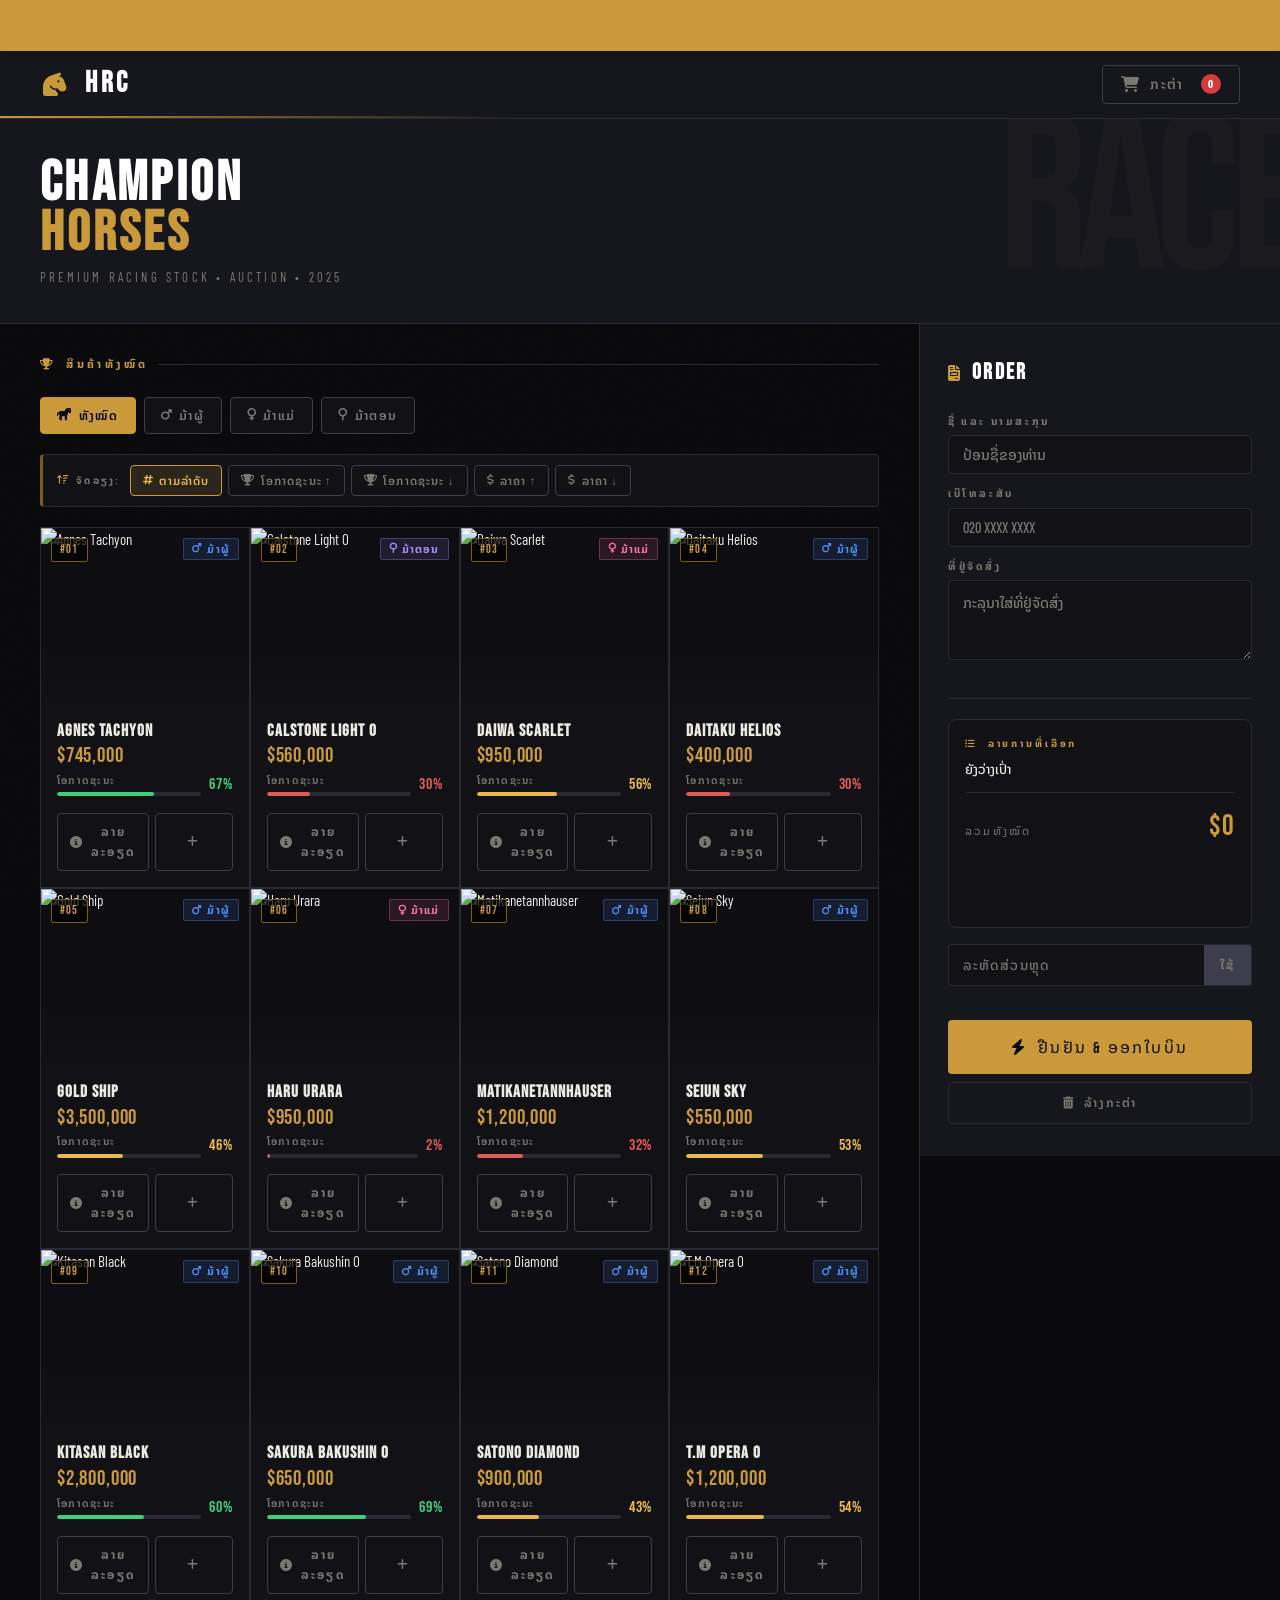
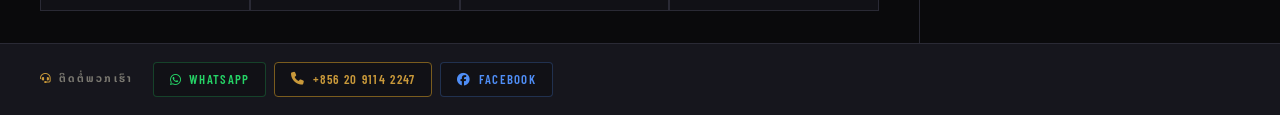
==== index.html @ be2f8fa3 "Add files via upload" ====
<!DOCTYPE html>
<html lang="lo">
<head>
    <meta charset="UTF-8">
    <meta name="viewport" content="width=device-width, initial-scale=1.0">
    <title>HORESE RACE AUCTION</title>
    <link rel="icon" href="data:image/svg+xml,<svg xmlns='http://www.w3.org/2000/svg' viewBox='0 0 100 100'><text y='.9em' font-size='90'>🐎</text></svg>">
    <link href="https://fonts.googleapis.com/css2?family=Bebas+Neue&family=Barlow+Condensed:wght@300;400;500;600;700&family=Noto+Sans+Lao:wght@300;400;600;700&display=swap" rel="stylesheet">
    <link rel="stylesheet" href="https://cdnjs.cloudflare.com/ajax/libs/font-awesome/6.4.0/css/all.min.css">
    <link rel="stylesheet" href="h15.css">
</head>
<body>
    <div class="promo-wrapper">
        <div class="promo-text">
            ຂ່າວດ່ວນ🚨ແຈກCodeສ່ວນຫຼຸດລາຄາພິເສດ 5% ສຳລັບສິນຄ້າທຸກລາຍການ Code : LAO2024 
        </div>
    </div>
    <header>
        <div class="logo">
            <h1>
                <i class="fa-solid fa-horse-head"></i>
                HRC
            </h1>
        </div>
        <div class="header-right">
            <div class="cart-box">
                <i class="fa-solid fa-cart-shopping"></i>
                ກະຕ່າ &nbsp;
                <span id="cart-count">0</span>
            </div>
        </div> 
    </header>

    <div class="hero-banner">
        <h2>CHAMPION<br><em>HORSES</em></h2>
        <p>Premium Racing Stock &bull; Auction &bull; 2025</p>
    </div>

    <div class="container">
        <div class="products-col">
            <div class="section-label">
                <i class="fa-solid fa-trophy"></i>
                ສິນຄ້າທັງໝົດ
            </div>
            <div class="filter-bar">
                <button class="filter-btn active" onclick="filterGender('all', this)">
                    <i class="fa-solid fa-horse"></i> ທັງໝົດ
                </button>
                <button class="filter-btn" onclick="filterGender('stallion', this)">
                    <i class="fa-solid fa-mars"></i> ມ້າຜູ້
                </button>
                <button class="filter-btn" onclick="filterGender('mare', this)">
                    <i class="fa-solid fa-venus"></i> ມ້າແມ່
                </button>
                <button class="filter-btn" onclick="filterGender('gelding', this)">
                    <i class="fa-solid fa-neuter"></i> ມ້າຕອນ
                </button>
            </div>

            <div class="sort-bar">
                <span class="sort-label"><i class="fa-solid fa-arrow-up-wide-short"></i> ຈັດລຽງ:</span>
                <button class="sort-btn active" onclick="sortCards('default', this)">
                    <i class="fa-solid fa-hashtag"></i> ຕາມລຳດັບ
                </button>
                <button class="sort-btn" onclick="sortCards('winRate_asc', this)">
                    <i class="fa-solid fa-trophy"></i> ໂອກາດຊະນະ ↑
                </button>
                <button class="sort-btn" onclick="sortCards('winRate_desc', this)">
                    <i class="fa-solid fa-trophy"></i> ໂອກາດຊະນະ ↓
                </button>
                <button class="sort-btn" onclick="sortCards('price_asc', this)">
                    <i class="fa-solid fa-dollar-sign"></i> ລາຄາ ↑
                </button>
                <button class="sort-btn" onclick="sortCards('price_desc', this)">
                    <i class="fa-solid fa-dollar-sign"></i> ລາຄາ ↓
                </button>
            </div>
            <div class="products" id="product-list"></div>
        </div>
        <div class="checkout">
            <h2><i class="fa-solid fa-file-invoice"></i> ORDER</h2>

            <div class="form-group">
                <label class="form-label">ຊື່ ແລະ ນາມສະກຸນ</label>
                <input type="text" id="custName" placeholder="ປ້ອນຊື່ຂອງທ່ານ">
            </div>

            <div class="form-group">
                <label class="form-label">ເບີໂທລະສັບ</label>
                <input type="text" id="custTel" placeholder="020 XXXX XXXX">
            </div>

            <div class="form-group">
                <label class="form-label">ທີ່ຢູ່ຈັດສົ່ງ</label>
                <textarea id="custLoc" placeholder="ກະລຸນາໃສ່ທີ່ຢູ່ຈັດສົ່ງ"></textarea>
            </div>

            <div class="divider"></div>

            <div class="summary">
                <div class="summary-label"><i class="fa-solid fa-list-ul"></i>&nbsp; ລາຍການທີ່ເລືອກ</div>
                <p><span id="cart-list-text">ຍັງວ່າງເປົ່າ</span></p>
                <div class="total-line">
                    <span>ລວມທັງໝົດ</span>
                    <span id="final-total-text">$0</span>
                </div>
            </div>

            <div class="coupon-row">
                <div class="coupon-input-wrap">
                    <input type="text" id="couponCode" placeholder="ລະຫັດສ່ວນຫຼຸດ" style="border-radius:var(--r-sm) 0 0 var(--r-sm);border-right:none;">
                    <button class="btn-coupon" onclick="applyCoupon()">ໃຊ້</button>
                </div>
                <p id="coupon-msg" class="coupon-msg"></p>
            </div>

            <button class="btn-confirm" onclick="confirmPurchase()">
                <i class="fa-solid fa-bolt"></i> ຢືນຢັນ & ອອກໃບບິນ
            </button>
            <button class="btn-clear" onclick="resetCart()">
                <i class="fa-solid fa-trash-can"></i> ລ້າງກະຕ່າ
            </button>
        </div>

    </div>
     <footer class="contact-footer">
        <div class="contact-inner">
            <span class="contact-label"><i class="fa-solid fa-headset"></i> ຕິດຕໍ່ພວກເຮົາ</span>
            <div class="contact-links">
                <a href="https://wa.me/8562096588908" target="_blank" class="contact-btn whatsapp">
                    <i class="fa-brands fa-whatsapp"></i> WhatsApp
                </a>
                <a href="tel:+8562091142247" class="contact-btn phone">
                    <i class="fa-solid fa-phone"></i> +856 20 9114 2247
                </a>
                <a href="https://www.facebook.com/tom.tom.version.ii" target="_blank" class="contact-btn facebook">
                    <i class="fa-brands fa-facebook"></i> Facebook
                </a>
            </div>
        </div>
    </footer>

    <div class="modal-overlay" id="modal-overlay" onclick="closeModal()">
        <div class="modal-box" onclick="event.stopPropagation()">
            <button class="modal-close" onclick="closeModal()"><i class="fa-solid fa-xmark"></i></button>
            <div class="modal-img-wrap">
                <img id="modal-img" src="" alt="">
                <div class="modal-gender-badge" id="modal-gender-badge"></div>
            </div>
            <div class="modal-body">
                <div class="modal-header-row">
                    <div>
                        <p class="modal-num" id="modal-num"></p>
                        <h2 class="modal-name" id="modal-name"></h2>
                    </div>
                    <div class="modal-price" id="modal-price"></div>
                </div>

                <div class="modal-section-label"><i class="fa-solid fa-trophy"></i> ສະຖິຕິການແຂ່ງ</div>
                <div class="modal-stats-grid" id="modal-stats"></div>

                <div class="modal-win-bar-wrap">
                    <div class="modal-win-label">
                        <span>ໂອກາດຊະນະ</span>
                        <span class="modal-win-pct" id="modal-win-pct"></span>
                    </div>
                    <div class="modal-win-bar">
                        <div class="modal-win-fill" id="modal-win-fill"></div>
                    </div>
                </div>

                <div class="modal-section-label" style="margin-top:20px;"><i class="fa-solid fa-flag-checkered"></i> ປະຫວັດການແຂ່ງ</div>
                <div class="modal-race-history" id="modal-race-history"></div>

                <button class="modal-add-btn" id="modal-add-btn">
                    <i class="fa-solid fa-plus"></i> ເພີ່ມລົງກະຕ່າ
                </button>
            </div>
        </div>
    </div>

    <script src="h15.js"></script>
</body>
</html>
---- h15.css ----
@import url('https://fonts.googleapis.com/css2?family=Bebas+Neue&family=Barlow+Condensed:wght@300;400;500;600;700&family=Noto+Sans+Lao:wght@300;400;600;700&display=swap');

:root {
    --bg:        #0a0a0c;
    --bg-card:   #111116;
    --bg-panel:  #16161d;
    --gold:      #c9993a;
    --gold-lt:   #e8b84b;
    --gold-dim:  #7a5c1e;
    --red:       #d63b3b;
    --red-dim:   #7a1f1f;
    --text:      #eceae3;
    --text-muted:#7a7870;
    --border:    #2a2a35;
    --border-lt: #3d3d4d;
    --white:     #ffffff;

    --ff-head: 'Bebas Neue', 'Noto Sans Lao', sans-serif;
    --ff-body: 'Barlow Condensed', 'Noto Sans Lao', sans-serif;

    --r-sm: 4px;
    --r-md: 8px;
    --r-lg: 14px;
    --ease: cubic-bezier(0.4, 0, 0.2, 1);
}

*, *::before, *::after { box-sizing: border-box; margin: 0; padding: 0; }

body {
    background: var(--bg);
    color: var(--text);
    font-family: var(--ff-body);
    font-size: 15px;
    line-height: 1.5;
    min-height: 100vh;
    padding: 0;
    -webkit-font-smoothing: antialiased;
    overflow-x: hidden;
}

body::before {
    content: '';
    position: fixed;
    inset: 0;
    background-image: url("data:image/svg+xml,%3Csvg viewBox='0 0 256 256' xmlns='http://www.w3.org/2000/svg'%3E%3Cfilter id='n'%3E%3CfeTurbulence type='fractalNoise' baseFrequency='0.9' numOctaves='4' stitchTiles='stitch'/%3E%3C/filter%3E%3Crect width='100%25' height='100%25' filter='url(%23n)' opacity='0.03'/%3E%3C/svg%3E");
    pointer-events: none;
    z-index: 0;
    opacity: 0.35;
}

header {
    display: flex;
    justify-content: space-between;
    align-items: center;
    padding: 0 40px;
    height: 68px;
    background: var(--bg-panel);
    border-bottom: 1px solid var(--border);
    position: sticky;
    top: 0;
    z-index: 100;
    backdrop-filter: blur(12px);
}

header::after {
    content: '';
    position: absolute;
    bottom: 0;
    left: 0;
    width: 40%;
    height: 2px;
    background: linear-gradient(90deg, var(--gold), transparent);
}

.logo h1 {
    font-family: var(--ff-head);
    font-size: 1.8rem;
    letter-spacing: 0.12em;
    color: var(--white);
    display: flex;
    align-items: center;
    gap: 12px;
    line-height: 1;
}

.logo h1 i {
    color: var(--gold);
    font-size: 1.5rem;
}

.logo h1 span.tag {
    font-family: var(--ff-body);
    font-size: 0.6rem;
    font-weight: 400;
    letter-spacing: 0.3em;
    color: var(--text-muted);
    text-transform: uppercase;
    display: block;
    line-height: 1;
    margin-top: 2px;
}

.cart-box {
    position: relative;
    display: flex;
    align-items: center;
    gap: 10px;
    padding: 8px 18px;
    border: 1px solid var(--border-lt);
    border-radius: var(--r-sm);
    cursor: pointer;
    transition: all 0.2s var(--ease);
    color: var(--text-muted);
    font-size: 0.85rem;
    font-weight: 600;
    letter-spacing: 0.08em;
    text-transform: uppercase;
}

.cart-box:hover {
    border-color: var(--gold);
    color: var(--gold);
    background: rgba(201, 153, 58, 0.06);
}

.cart-box i { font-size: 1rem; }

#cart-count {
    background: var(--red);
    color: white;
    min-width: 20px;
    height: 20px;
    border-radius: 10px;
    font-size: 0.7rem;
    font-weight: 700;
    display: inline-flex;
    align-items: center;
    justify-content: center;
    padding: 0 5px;
}

.hero-banner {
    background: var(--bg-panel);
    border-bottom: 1px solid var(--border);
    padding: 40px 40px 36px;
    position: relative;
    overflow: hidden;
}

.hero-banner::before {
    content: 'RACE';
    position: absolute;
    right: -20px;
    top: -30px;
    font-family: var(--ff-head);
    font-size: 14rem;
    color: rgba(201,153,58,0.03);
    letter-spacing: -0.05em;
    pointer-events: none;
    user-select: none;
    line-height: 1;
}

.hero-banner h2 {
    font-family: var(--ff-head);
    font-size: 3.5rem;
    letter-spacing: 0.06em;
    line-height: 0.9;
    color: var(--white);
    margin-bottom: 8px;
}

.hero-banner h2 em {
    font-style: normal;
    color: var(--gold);
    -webkit-text-stroke: 0px;
}

.hero-banner p {
    font-size: 0.8rem;
    letter-spacing: 0.25em;
    text-transform: uppercase;
    color: var(--text-muted);
}

.container {
    display: grid;
    grid-template-columns: 1fr 360px;
    gap: 0;
    max-width: 100%;
    min-height: calc(100vh - 68px);
    position: relative;
    z-index: 1;
}

.products-col {
    padding: 32px 40px;
    border-right: 1px solid var(--border);
}

.section-label {
    font-size: 0.7rem;
    font-weight: 700;
    letter-spacing: 0.3em;
    text-transform: uppercase;
    color: var(--gold);
    margin-bottom: 24px;
    display: flex;
    align-items: center;
    gap: 10px;
}

.section-label::after {
    content: '';
    flex: 1;
    height: 1px;
    background: var(--border);
}

.products {
    display: grid;
    grid-template-columns: repeat(4, 1fr);
    gap: 2px;
    background: var(--border);
    border: 1px solid var(--border);
}

.card {
    background: var(--bg-card);
    display: flex;
    flex-direction: column;
    cursor: pointer;
    transition: background 0.2s var(--ease);
    animation: fadeIn 0.4s var(--ease) both;
    position: relative;
    overflow: hidden;
}
.promo-wrapper {
    width: 100%;
    background: var(--gold);
    color: white;
    overflow: hidden;
    white-space: nowrap;
    padding: 12px 0;
    position: sticky;
    top: 0;
    z-index: 1000;
    box-shadow: 0 4px 10px rgba(0, 0, 0, 0.1);
}
.promo-text {
    display: inline-block;
    padding-left: 100%;
    font-size: 18px;
    font-weight: 700;
    animation: marquee-animation 40s linear infinite;
}
@keyframes marquee-animation {
    0% {transform: translateX(0);}
    100% {transform: translateX(-100%);}
}
.promo-wrapper:hover .promo-text {
    animation-play-state: paused;
    cursor: pointer;
}

@keyframes fadeIn {
    from { opacity: 0; transform: translateY(10px); }
    to   { opacity: 1; transform: translateY(0); }
}

.card::before {
    content: '';
    position: absolute;
    inset: 0;
    background: linear-gradient(135deg, transparent 70%, rgba(201,153,58,0.06));
    opacity: 0;
    transition: opacity 0.3s;
    pointer-events: none;
    z-index: 1;
}

.card:hover { background: #1a1a22; }
.card:hover::before { opacity: 1; }

.media-wrap {
    position: relative;
    height: 180px;
    overflow: hidden;
    background: #0d0d12;
}

.media-wrap::after {
    content: '';
    position: absolute;
    bottom: 0;
    left: 0;
    right: 0;
    height: 60px;
    background: linear-gradient(transparent, var(--bg-card));
    z-index: 2;
    pointer-events: none;
    transition: background 0.2s;
}

.card:hover .media-wrap::after {
    background: linear-gradient(transparent, #1a1a22);
}

.card-img, .card-video {
    position: absolute;
    inset: 0;
    width: 100%;
    height: 100%;
    object-fit: cover;
    transition: opacity 0.4s ease, transform 0.5s ease;
}

.card:hover .card-img { transform: scale(1.05); }

.card-video { opacity: 0; }

.card-num {
    position: absolute;
    top: 10px;
    left: 10px;
    font-family: var(--ff-head);
    font-size: 0.75rem;
    letter-spacing: 0.1em;
    color: var(--gold);
    background: rgba(0,0,0,0.7);
    border: 1px solid var(--gold-dim);
    padding: 2px 8px;
    z-index: 3;
    border-radius: 2px;
}

.card-body {
    padding: 14px 16px 16px;
    display: flex;
    flex-direction: column;
    flex-grow: 1;
    gap: 6px;
    position: relative;
    z-index: 2;
}

.card h3 {
    font-family: var(--ff-head);
    font-size: 1.05rem;
    letter-spacing: 0.06em;
    color: var(--text);
    white-space: nowrap;
    overflow: hidden;
    text-overflow: ellipsis;
    line-height: 1.1;
}

.card .price {
    font-family: var(--ff-head);
    font-size: 1.3rem;
    color: var(--gold);
    letter-spacing: 0.04em;
    line-height: 1;
}

.card button {
    margin-top: auto;
    background: transparent;
    color: var(--text-muted);
    border: 1px solid var(--border-lt);
    padding: 8px 12px;
    font-family: var(--ff-body);
    font-size: 0.75rem;
    font-weight: 700;
    letter-spacing: 0.18em;
    text-transform: uppercase;
    cursor: pointer;
    border-radius: var(--r-sm);
    display: flex;
    align-items: center;
    justify-content: center;
    gap: 7px;
    transition: all 0.2s var(--ease);
    width: 100%;
}

.card button:hover {
    background: var(--gold);
    color: var(--bg);
    border-color: var(--gold);
    letter-spacing: 0.22em;
}

.checkout {
    background: var(--bg-panel);
    padding: 32px 28px;
    position: sticky;
    top: 68px;
    height: calc(100vh - 68px);
    overflow-y: auto;
    display: flex;
    flex-direction: column;
    gap: 0;
}

.checkout::-webkit-scrollbar { width: 3px; }
.checkout::-webkit-scrollbar-track { background: transparent; }
.checkout::-webkit-scrollbar-thumb { background: var(--border-lt); border-radius: 2px; }

.checkout h2 {
    font-family: var(--ff-head);
    font-size: 1.4rem;
    letter-spacing: 0.1em;
    color: var(--white);
    margin-bottom: 24px;
    display: flex;
    align-items: center;
    gap: 10px;
}

.checkout h2 i { color: var(--gold); font-size: 1rem; }

.form-group {
    margin-bottom: 12px;
}

.form-label {
    font-size: 0.65rem;
    font-weight: 700;
    letter-spacing: 0.25em;
    text-transform: uppercase;
    color: var(--text-muted);
    display: block;
    margin-bottom: 6px;
}

input, textarea {
    width: 100%;
    background: var(--bg-card);
    border: 1px solid var(--border);
    color: var(--text);
    padding: 10px 14px;
    font-family: var(--ff-body);
    font-size: 0.9rem;
    font-weight: 500;
    outline: none;
    border-radius: var(--r-sm);
    transition: border-color 0.2s, box-shadow 0.2s;
}

input::placeholder, textarea::placeholder { color: var(--text-muted); }

input:focus, textarea:focus {
    border-color: var(--gold-dim);
    box-shadow: 0 0 0 3px rgba(201, 153, 58, 0.1);
}

textarea {
    min-height: 80px;
    resize: vertical;
}

.divider {
    height: 1px;
    background: var(--border);
    margin: 20px 0;
}

.summary {
    background: var(--bg-card);
    border: 1px solid var(--border);
    border-radius: var(--r-md);
    padding: 16px;
    margin-bottom: 16px;
    flex-grow: 1;
}

.summary-label {
    font-size: 0.6rem;
    font-weight: 700;
    letter-spacing: 0.3em;
    text-transform: uppercase;
    color: var(--gold);
    margin-bottom: 10px;
}

.summary p {
    font-size: 0.82rem;
    color: var(--text-muted);
    margin-bottom: 4px;
    line-height: 1.5;
}

#cart-list-text {
    color: var(--text);
    font-weight: 500;
}

.total-line {
    display: flex;
    justify-content: space-between;
    align-items: baseline;
    border-top: 1px solid var(--border);
    margin-top: 12px;
    padding-top: 12px;
}

.total-line span:first-child {
    font-size: 0.7rem;
    letter-spacing: 0.2em;
    text-transform: uppercase;
    color: var(--text-muted);
}

#final-total-text {
    font-family: var(--ff-head);
    font-size: 1.8rem;
    color: var(--gold);
    letter-spacing: 0.04em;
}

.btn-confirm {
    width: 100%;
    padding: 14px;
    background: var(--gold);
    color: var(--bg);
    border: none;
    font-family: var(--ff-head);
    font-size: 1rem;
    letter-spacing: 0.15em;
    cursor: pointer;
    border-radius: var(--r-sm);
    display: flex;
    align-items: center;
    justify-content: center;
    gap: 10px;
    transition: all 0.2s var(--ease);
    margin-bottom: 8px;
    position: relative;
    overflow: hidden;
}

.btn-confirm::before {
    content: '';
    position: absolute;
    inset: 0;
    background: linear-gradient(90deg, transparent, rgba(255,255,255,0.15), transparent);
    transform: translateX(-100%);
    transition: transform 0.5s;
}

.btn-confirm:hover { background: var(--gold-lt); transform: translateY(-1px); }
.btn-confirm:hover::before { transform: translateX(100%); }
.btn-confirm:active { transform: translateY(0); }

.btn-clear {
    width: 100%;
    padding: 10px;
    background: transparent;
    border: 1px solid var(--border);
    color: var(--text-muted);
    font-family: var(--ff-body);
    font-size: 0.75rem;
    font-weight: 600;
    letter-spacing: 0.15em;
    text-transform: uppercase;
    cursor: pointer;
    border-radius: var(--r-sm);
    display: flex;
    align-items: center;
    justify-content: center;
    gap: 8px;
    transition: all 0.2s var(--ease);
}

.btn-clear:hover { border-color: var(--red); color: var(--red); background: rgba(214, 59, 59, 0.05); }

.coupon-row {
    margin-bottom: 12px;
}

.coupon-input-wrap {
    display: flex;
}

.coupon-input-wrap input {
    flex: 1;
    border-radius: var(--r-sm) 0 0 var(--r-sm);
    border-right: none;
    font-size: 0.85rem;
    letter-spacing: 0.08em;
    text-transform: uppercase;
}

.btn-coupon {
    padding: 10px 16px;
    background: var(--border-lt);
    color: var(--text-muted);
    border: 1px solid var(--border);
    border-left: none;
    border-radius: 0 var(--r-sm) var(--r-sm) 0;
    font-family: var(--ff-body);
    font-size: 0.75rem;
    font-weight: 700;
    letter-spacing: 0.15em;
    text-transform: uppercase;
    cursor: pointer;
    transition: all 0.2s var(--ease);
    white-space: nowrap;
}

.btn-coupon:hover {
    background: var(--gold);
    color: var(--bg);
    border-color: var(--gold);
}

.coupon-msg {
    font-size: 0.72rem;
    letter-spacing: 0.08em;
    margin-top: 6px;
    min-height: 16px;
    transition: color 0.2s;
}

.coupon-msg.ok  { color: #3dcf7a; }
.coupon-msg.err { color: var(--red); }

@media (max-width: 1200px) {
    .products { grid-template-columns: repeat(3, 1fr); }
}

@media (max-width: 1000px) {
    .container { grid-template-columns: 1fr; }
    .checkout {
        position: static;
        height: auto;
        border-top: 1px solid var(--border);
    }
    .products-col { border-right: none; }
    .products { grid-template-columns: repeat(4, 1fr); }
}

@media (max-width: 700px) {
    .products { grid-template-columns: repeat(2, 1fr); }
}

@media (max-width: 600px) {
    header { padding: 0 20px; }
    .hero-banner { padding: 28px 20px 24px; }
    .hero-banner h2 { font-size: 2.4rem; }
    .products-col { padding: 24px 20px; }
    .media-wrap { height: 140px; }
    .checkout { padding: 24px 20px; }
}

.filter-bar {
    display: flex;
    gap: 8px;
    margin-bottom: 20px;
    flex-wrap: wrap;
}

.filter-btn {
    display: inline-flex;
    align-items: center;
    gap: 6px;
    padding: 7px 16px;
    border: 1px solid var(--border-lt);
    background: var(--bg-card);
    color: var(--text-muted);
    font-family: var(--ff-body);
    font-size: 0.78rem;
    font-weight: 600;
    letter-spacing: 0.12em;
    text-transform: uppercase;
    border-radius: var(--r-sm);
    cursor: pointer;
    transition: all 0.2s var(--ease);
}

.filter-btn:hover {
    border-color: var(--gold-dim);
    color: var(--gold);
    background: rgba(201,153,58,0.06);
}

.filter-btn.active {
    background: var(--gold);
    border-color: var(--gold);
    color: var(--bg);
}

/* ── SORT BAR ── */
.sort-bar {
    display: flex;
    align-items: center;
    gap: 6px;
    margin-bottom: 20px;
    flex-wrap: wrap;
    padding: 10px 14px;
    background: var(--bg-card);
    border: 1px solid var(--border);
    border-left: 3px solid var(--gold-dim);
    border-radius: var(--r-sm);
}

.sort-label {
    font-size: 0.62rem;
    font-weight: 700;
    letter-spacing: 0.22em;
    text-transform: uppercase;
    color: var(--text-muted);
    display: flex;
    align-items: center;
    gap: 6px;
    white-space: nowrap;
    margin-right: 4px;
}

.sort-label i { color: var(--gold); }

.sort-btn {
    display: inline-flex;
    align-items: center;
    gap: 5px;
    padding: 5px 12px;
    border: 1px solid var(--border-lt);
    background: transparent;
    color: var(--text-muted);
    font-family: var(--ff-body);
    font-size: 0.72rem;
    font-weight: 600;
    letter-spacing: 0.1em;
    text-transform: uppercase;
    border-radius: var(--r-sm);
    cursor: pointer;
    transition: all 0.2s var(--ease);
    white-space: nowrap;
}

.sort-btn:hover {
    border-color: var(--gold-dim);
    color: var(--gold);
    background: rgba(201,153,58,0.06);
}

.sort-btn.active {
    background: rgba(201,153,58,0.15);
    border-color: var(--gold);
    color: var(--gold-lt);
}

.card-gender-tag {
    position: absolute;
    top: 10px;
    right: 10px;
    font-family: var(--ff-body);
    font-size: 0.68rem;
    font-weight: 700;
    letter-spacing: 0.1em;
    text-transform: uppercase;
    padding: 2px 8px;
    border: 1px solid;
    border-radius: 2px;
    z-index: 3;
    display: flex;
    align-items: center;
    gap: 4px;
}

.card-winrate {
    display: grid;
    grid-template-columns: 1fr auto;
    grid-template-rows: auto auto;
    gap: 3px 8px;
    margin-bottom: 10px;
}

.winrate-label {
    font-size: 0.65rem;
    font-weight: 600;
    letter-spacing: 0.12em;
    text-transform: uppercase;
    color: var(--text-muted);
    grid-column: 1;
    grid-row: 1;
}

.winrate-pct {
    font-family: var(--ff-head);
    font-size: 1rem;
    letter-spacing: 0.05em;
    grid-column: 2;
    grid-row: 1 / 3;
    align-self: center;
}

.winrate-bar {
    grid-column: 1;
    grid-row: 2;
    height: 4px;
    background: var(--border);
    border-radius: 2px;
    overflow: hidden;
}

.winrate-fill {
    height: 100%;
    border-radius: 2px;
    transition: width 0.6s var(--ease);
}

.card-btn-row {
    display: flex;
    gap: 6px;
    margin-top: auto;
}

.btn-detail {
    flex: 1;
    background: transparent;
    color: var(--text-muted);
    border: 1px solid var(--border-lt);
    padding: 8px 10px;
    font-family: var(--ff-body);
    font-size: 0.75rem;
    font-weight: 700;
    letter-spacing: 0.1em;
    text-transform: uppercase;
    cursor: pointer;
    border-radius: var(--r-sm);
    display: flex;
    align-items: center;
    justify-content: center;
    gap: 6px;
    transition: all 0.2s var(--ease);
}

.btn-detail:hover {
    background: rgba(201,153,58,0.1);
    border-color: var(--gold-dim);
    color: var(--gold);
}

.btn-addcart {
    flex: 1;
    height: 58px;
    flex-shrink: 0;
    background: var(--gold);
    color: var(--bg);
    border: none;
    border-radius: var(--r-sm);
    font-size: 0.9rem;
    cursor: pointer;
    display: flex;
    align-items: center;
    justify-content: center;
    transition: all 0.2s var(--ease);
}

.btn-addcart:hover {
    background: var(--gold-lt);
    transform: scale(1.08);
}

.modal-overlay {
    position: fixed;
    inset: 0;
    background: rgba(0,0,0,0.75);
    backdrop-filter: blur(6px);
    z-index: 9999;
    display: flex;
    align-items: center;
    justify-content: center;
    padding: 20px;
    opacity: 0;
    pointer-events: none;
    transition: opacity 0.25s var(--ease);
}

.modal-overlay.active {
    opacity: 1;
    pointer-events: all;
}

.modal-box {
    background: var(--bg-panel);
    border: 1px solid var(--border-lt);
    border-radius: 12px;
    width: 100%;
    max-width: 560px;
    max-height: 90vh;
    overflow-y: auto;
    position: relative;
    transform: translateY(20px) scale(0.97);
    transition: transform 0.3s cubic-bezier(.22,1,.36,1);
    scrollbar-width: thin;
    scrollbar-color: var(--border-lt) transparent;
}

.modal-overlay.active .modal-box {
    transform: translateY(0) scale(1);
}

.modal-close {
    position: absolute;
    top: 14px;
    right: 14px;
    width: 32px;
    height: 32px;
    background: var(--bg-card);
    border: 1px solid var(--border-lt);
    border-radius: 50%;
    color: var(--text-muted);
    font-size: 0.9rem;
    cursor: pointer;
    display: flex;
    align-items: center;
    justify-content: center;
    z-index: 10;
    transition: all 0.2s;
}

.modal-close:hover { color: var(--text); border-color: var(--gold-dim); }

.modal-img-wrap {
    position: relative;
    height: 240px;
    overflow: hidden;
    border-radius: 12px 12px 0 0;
    background: #0d0d12;
}

.modal-img-wrap img {
    width: 100%;
    height: 100%;
    object-fit: cover;
}

.modal-img-wrap::after {
    content: '';
    position: absolute;
    bottom: 0; left: 0; right: 0;
    height: 100px;
    background: linear-gradient(transparent, var(--bg-panel));
    pointer-events: none;
}

.modal-gender-badge {
    position: absolute;
    bottom: 16px;
    left: 16px;
    padding: 4px 12px;
    border: 1px solid;
    border-radius: 2px;
    font-family: var(--ff-body);
    font-size: 0.75rem;
    font-weight: 700;
    letter-spacing: 0.15em;
    text-transform: uppercase;
    z-index: 5;
    display: flex;
    align-items: center;
    gap: 6px;
}

.modal-body { padding: 20px 24px 24px; }

.modal-header-row {
    display: flex;
    justify-content: space-between;
    align-items: flex-start;
    margin-bottom: 20px;
    gap: 12px;
}

.modal-num {
    font-size: 0.65rem;
    font-weight: 700;
    letter-spacing: 0.25em;
    text-transform: uppercase;
    color: var(--text-muted);
    margin-bottom: 4px;
}

.modal-name {
    font-family: var(--ff-head);
    font-size: 1.8rem;
    letter-spacing: 0.08em;
    color: var(--text);
    line-height: 1;
}

.modal-price {
    font-family: var(--ff-head);
    font-size: 1.6rem;
    color: var(--gold);
    letter-spacing: 0.06em;
    white-space: nowrap;
}

.modal-section-label {
    font-size: 0.6rem;
    font-weight: 700;
    letter-spacing: 0.3em;
    text-transform: uppercase;
    color: var(--gold);
    margin-bottom: 12px;
    display: flex;
    align-items: center;
    gap: 7px;
}

.modal-section-label::after {
    content: '';
    flex: 1;
    height: 1px;
    background: var(--border);
}

.modal-stats-grid {
    display: grid;
    grid-template-columns: repeat(4, 1fr);
    gap: 8px;
    margin-bottom: 20px;
}

.stat-box {
    background: var(--bg-card);
    border: 1px solid var(--border);
    border-radius: var(--r-sm);
    padding: 12px 8px;
    text-align: center;
    display: flex;
    flex-direction: column;
    gap: 4px;
}

.stat-val {
    font-family: var(--ff-head);
    font-size: 1.5rem;
    color: var(--text);
    letter-spacing: 0.04em;
    line-height: 1;
}

.stat-lbl {
    font-size: 0.62rem;
    font-weight: 600;
    letter-spacing: 0.12em;
    text-transform: uppercase;
    color: var(--text-muted);
}

.modal-win-bar-wrap { margin-bottom: 6px; }

.modal-win-label {
    display: flex;
    justify-content: space-between;
    align-items: center;
    margin-bottom: 8px;
    font-size: 0.68rem;
    font-weight: 700;
    letter-spacing: 0.15em;
    text-transform: uppercase;
    color: var(--text-muted);
}

.modal-win-pct {
    font-family: var(--ff-head);
    font-size: 1.1rem;
    letter-spacing: 0.06em;
}

.modal-win-bar {
    height: 8px;
    background: var(--border);
    border-radius: 4px;
    overflow: hidden;
}

.modal-win-fill {
    height: 100%;
    border-radius: 4px;
    width: 0%;
    transition: width 0.7s cubic-bezier(.22,1,.36,1);
}

.modal-race-history { margin-bottom: 20px; }

.race-row {
    display: flex;
    justify-content: space-between;
    align-items: center;
    padding: 10px 0;
    border-bottom: 1px solid var(--border);
    gap: 12px;
}

.race-row:last-child { border-bottom: none; }

.race-info { display: flex; flex-direction: column; gap: 2px; }

.race-name {
    font-size: 0.85rem;
    font-weight: 600;
    color: var(--text);
    letter-spacing: 0.02em;
}

.race-meta {
    font-size: 0.7rem;
    color: var(--text-muted);
    letter-spacing: 0.06em;
}

.race-pos {
    font-family: var(--ff-head);
    font-size: 0.9rem;
    white-space: nowrap;
    letter-spacing: 0.05em;
}

.modal-add-btn {
    width: 100%;
    padding: 13px;
    background: var(--gold);
    color: var(--bg);
    border: none;
    font-family: var(--ff-head);
    font-size: 1rem;
    letter-spacing: 0.15em;
    cursor: pointer;
    border-radius: var(--r-sm);
    display: flex;
    align-items: center;
    justify-content: center;
    gap: 9px;
    transition: all 0.2s var(--ease);
}

.modal-add-btn:hover { background: var(--gold-lt); transform: translateY(-1px); }

@media (max-width: 600px) {
    .modal-stats-grid { grid-template-columns: repeat(2, 1fr); }
    .modal-name { font-size: 1.4rem; }
    .modal-body { padding: 16px 18px 20px; }
    .modal-img-wrap { height: 180px; }
    .filter-btn { font-size: 0.72rem; padding: 6px 12px; }
}

.contact-footer {
    background: var(--bg-panel);
    border-top: 1px solid var(--border);
    padding: 18px 40px;
    position: relative;
    z-index: 10;
}

.contact-inner {
    display: flex;
    align-items: center;
    gap: 20px;
    flex-wrap: wrap;
}

.contact-label {
    font-size: 0.65rem;
    font-weight: 700;
    letter-spacing: 0.2em;
    text-transform: uppercase;
    color: var(--text-muted);
    display: flex;
    align-items: center;
    gap: 7px;
    white-space: nowrap;
}

.contact-label i { color: var(--gold); }

.contact-links {
    display: flex;
    gap: 8px;
    flex-wrap: wrap;
}

.contact-btn {
    display: inline-flex;
    align-items: center;
    gap: 7px;
    padding: 7px 16px;
    border-radius: var(--r-sm);
    font-family: var(--ff-body);
    font-size: 0.8rem;
    font-weight: 600;
    letter-spacing: 0.1em;
    text-decoration: none;
    border: 1px solid var(--border-lt);
    color: var(--text-muted);
    background: var(--bg-card);
    transition: all 0.2s var(--ease);
    text-transform: uppercase;
}

.contact-btn:hover { transform: translateY(-2px); }

.contact-btn.whatsapp { color: #25d366; border-color: rgba(37,211,102,0.25); }
.contact-btn.whatsapp:hover { background: #25d366; color: var(--bg); border-color: #25d366; box-shadow: 0 4px 14px rgba(37,211,102,0.3); }

.contact-btn.phone { color: var(--gold); border-color: var(--gold-dim); }
.contact-btn.phone:hover { background: var(--gold); color: var(--bg); border-color: var(--gold); box-shadow: 0 4px 14px rgba(201,153,58,0.3); }

.contact-btn.facebook { color: #4f8ef7; border-color: rgba(79,142,247,0.25); }
.contact-btn.facebook:hover { background: #1877f2; color: white; border-color: #1877f2; box-shadow: 0 4px 14px rgba(24,119,242,0.3); }

@media (max-width: 600px) {
    .contact-footer { padding: 16px 20px; }
    .contact-inner { gap: 12px; }
    .contact-btn { font-size: 0.75rem; padding: 6px 12px; }
}
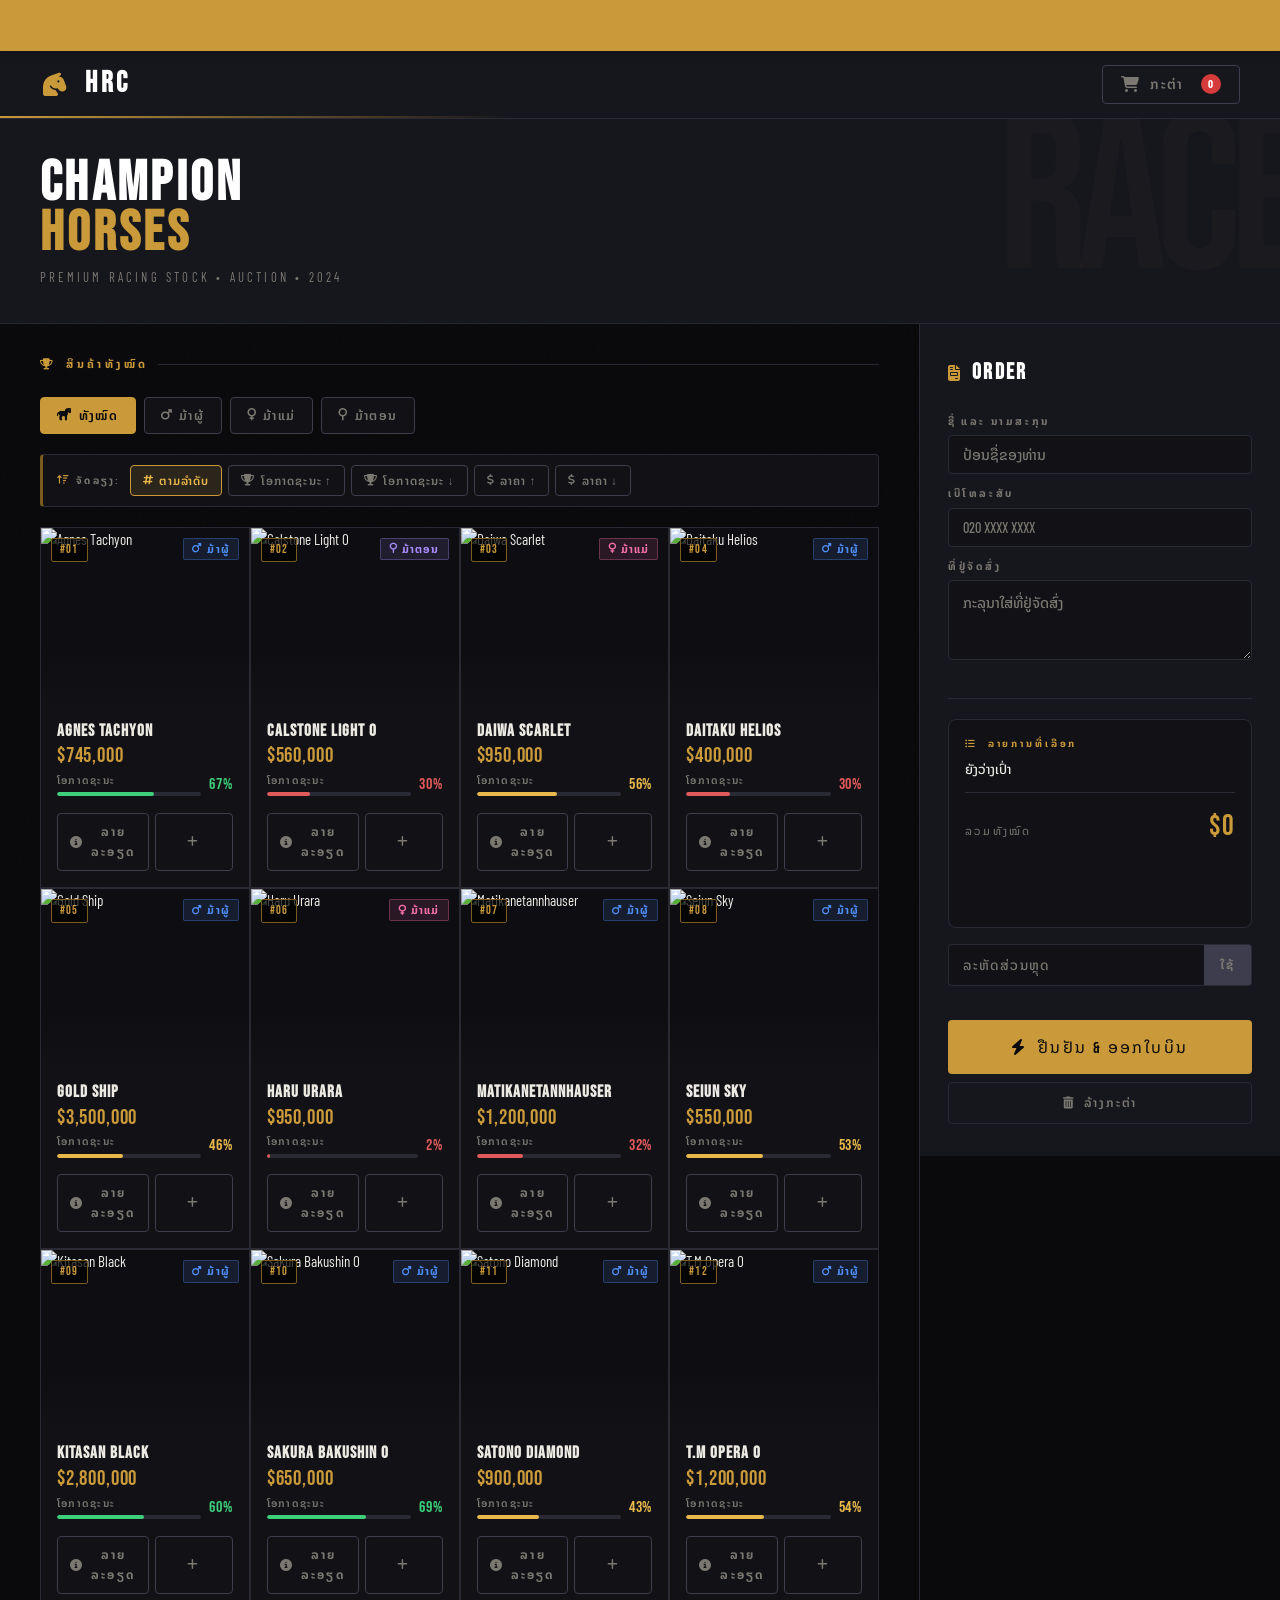
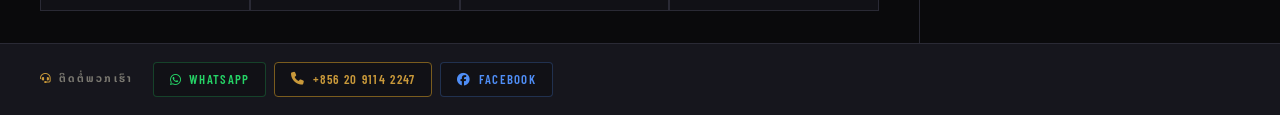
==== commit 24bb7f14: "Add files via upload" ====
--- a/index.html
+++ b/index.html
@@ -33,7 +33,7 @@
 
     <div class="hero-banner">
         <h2>CHAMPION<br><em>HORSES</em></h2>
-        <p>Premium Racing Stock &bull; Auction &bull; 2025</p>
+        <p>Premium Racing Stock &bull; Auction &bull; 2024</p>
     </div>
 
     <div class="container">
--- a/h15.css
+++ b/h15.css
@@ -233,7 +233,7 @@
     transition: background 0.2s var(--ease);
     animation: fadeIn 0.4s var(--ease) both;
     position: relative;
-    overflow: hidden;
+    overflow: visible;
 }
 .promo-wrapper {
     width: 100%;
@@ -691,7 +691,6 @@
     color: var(--bg);
 }
 
-/* ── SORT BAR ── */
 .sort-bar {
     display: flex;
     align-items: center;
@@ -1218,4 +1217,39 @@
     .contact-footer { padding: 16px 20px; }
     .contact-inner { gap: 12px; }
     .contact-btn { font-size: 0.75rem; padding: 6px 12px; }
+}
+
+.card {
+    position: relative;
+}
+
+.card::after {
+    content: "ໂອກາດຊະນະ: " attr(data-winrate) "%\A ເພດ: " attr(data-gender-label) "\A ປະເທດ: " attr(data-origin);
+    white-space: pre-wrap;
+    position: absolute;
+    bottom: calc(100% + 8px);
+    left: 50%;
+    transform: translateX(-50%) translateY(8px);
+    background: rgba(10, 10, 12, 0.96);
+    color: var(--text);
+    border: 1px solid var(--gold);
+    padding: 10px 14px;
+    font-family: var(--ff-body);
+    font-size: 0.85rem;
+    line-height: 1.6;
+    border-radius: var(--r-sm);
+    z-index: 200;
+    width: 160px;
+    box-shadow: 0 6px 20px rgba(0,0,0,0.6);
+    backdrop-filter: blur(6px);
+    pointer-events: none;
+    opacity: 0;
+    visibility: hidden;
+    transition: transform 0.2s var(--ease), opacity 0.2s var(--ease), visibility 0.2s var(--ease);
+}
+
+.card:hover::after {
+    opacity: 1;
+    visibility: visible;
+    transform: translateX(-50%) translateY(0);
 }
